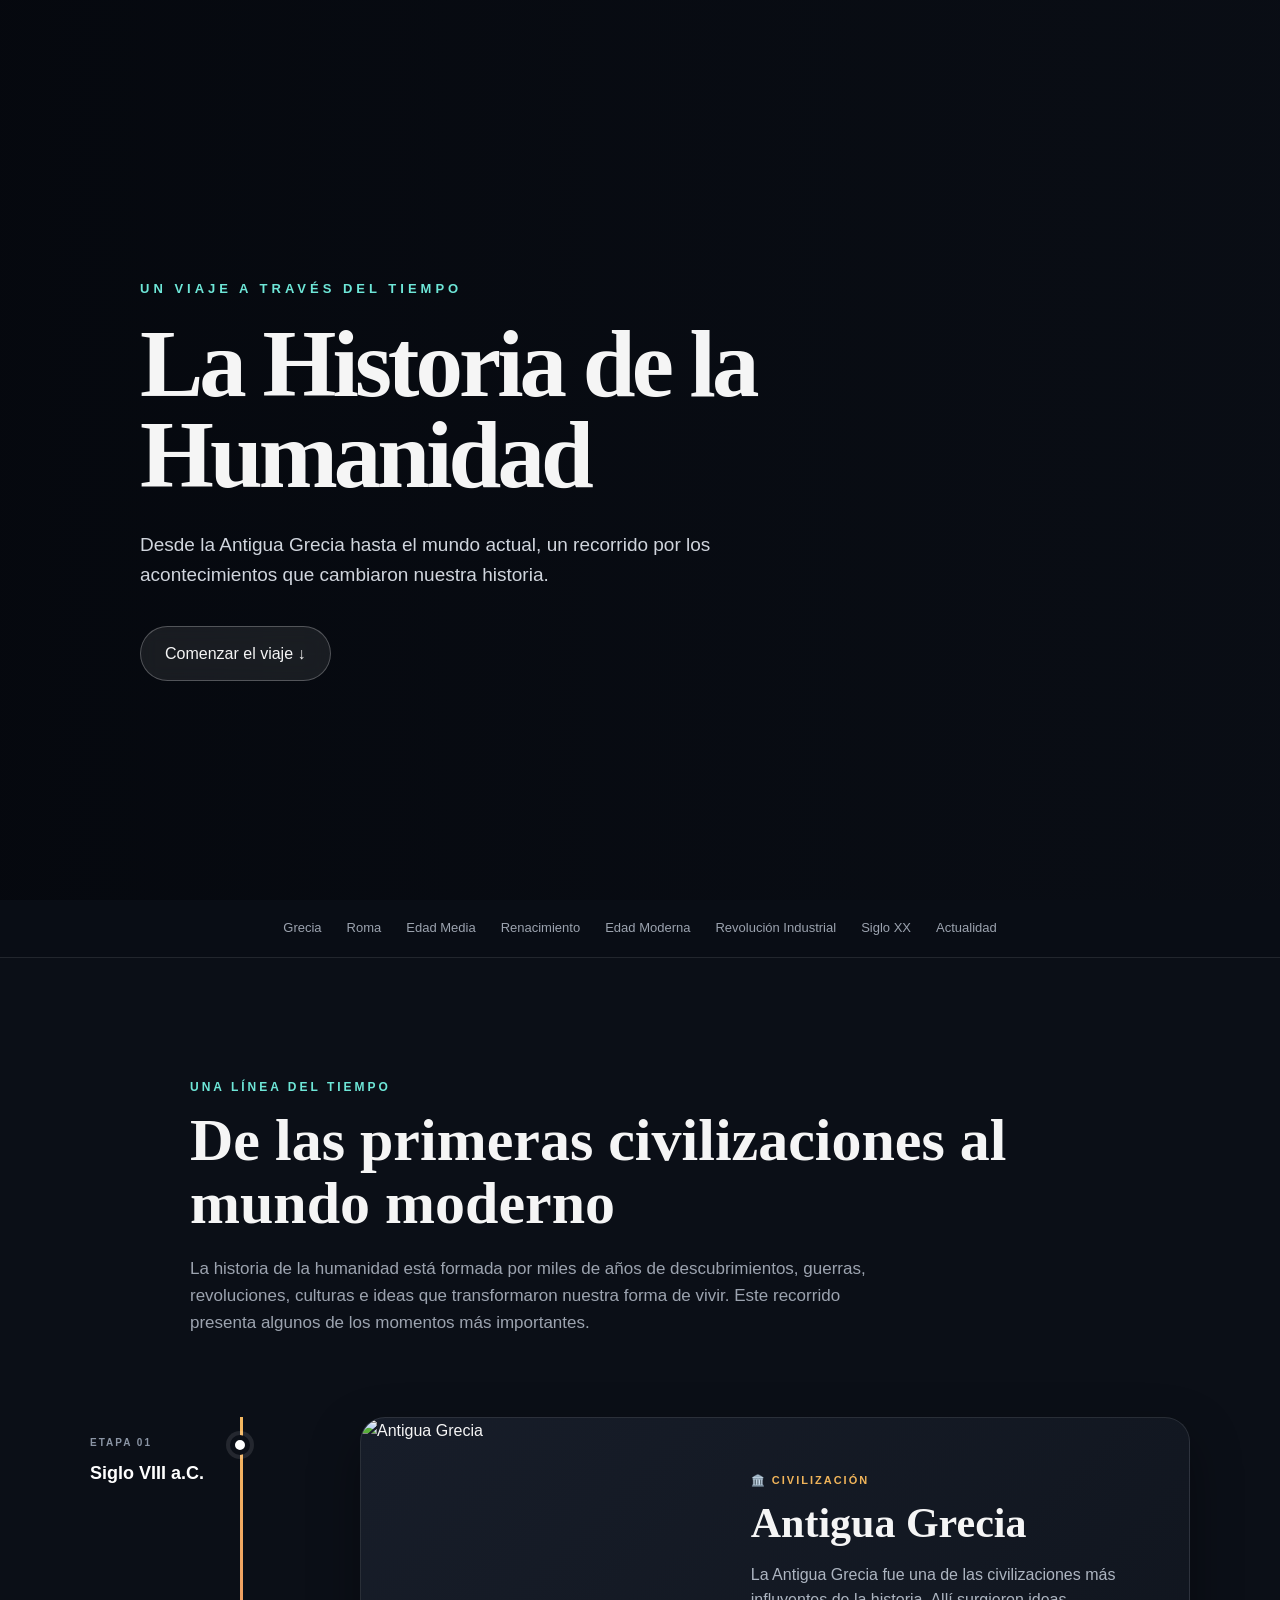
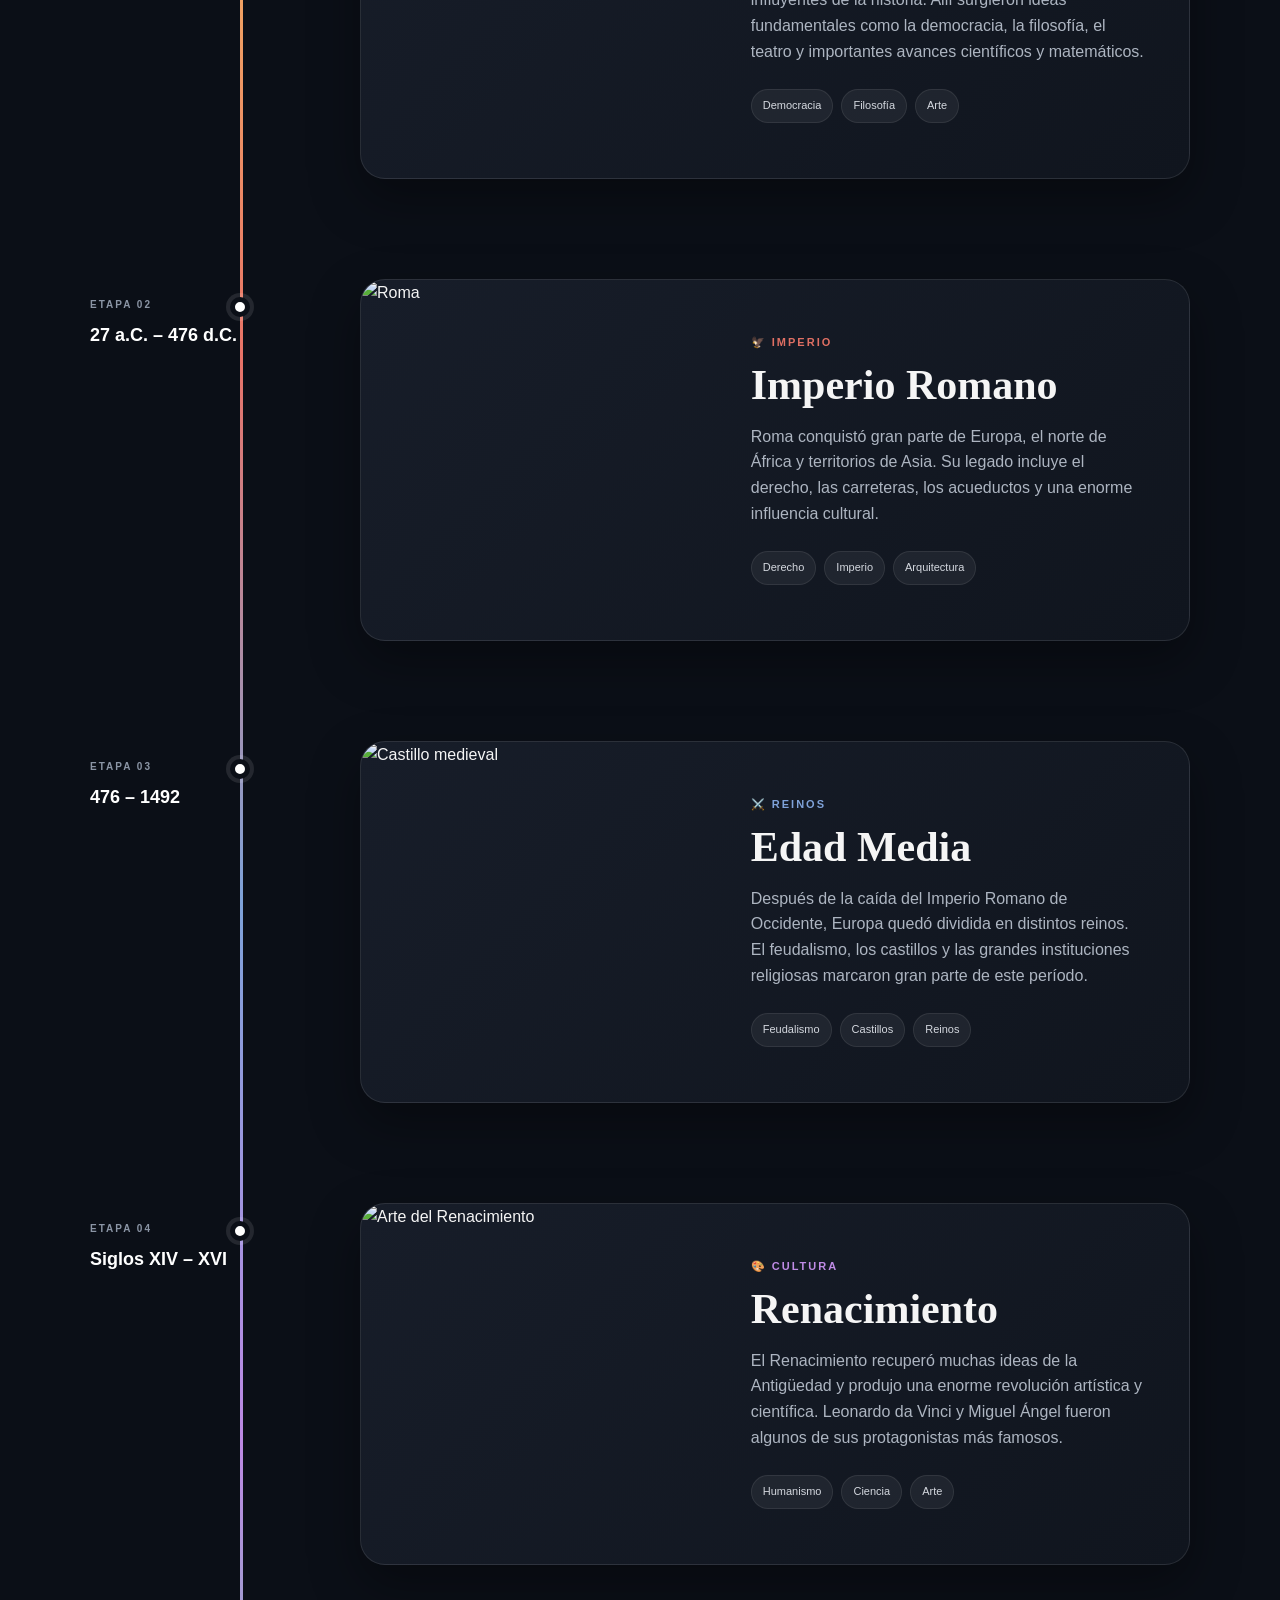
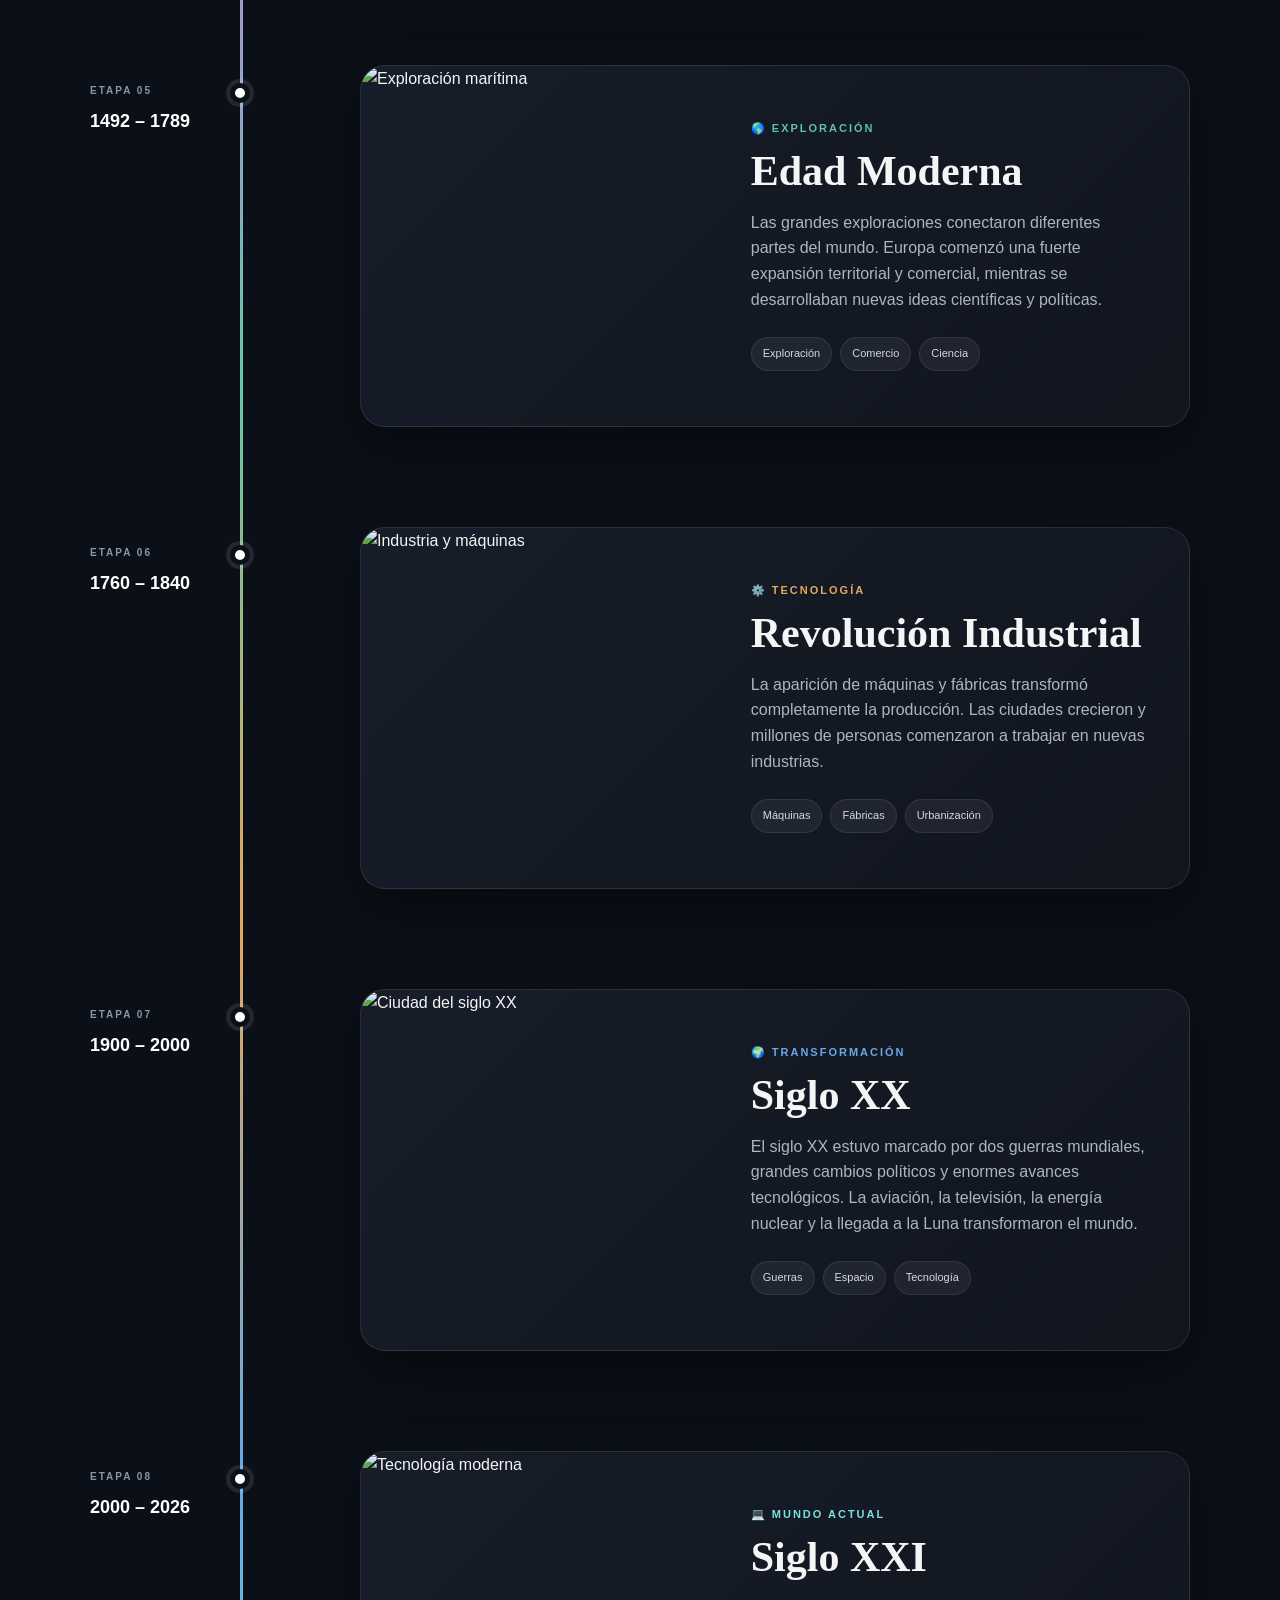
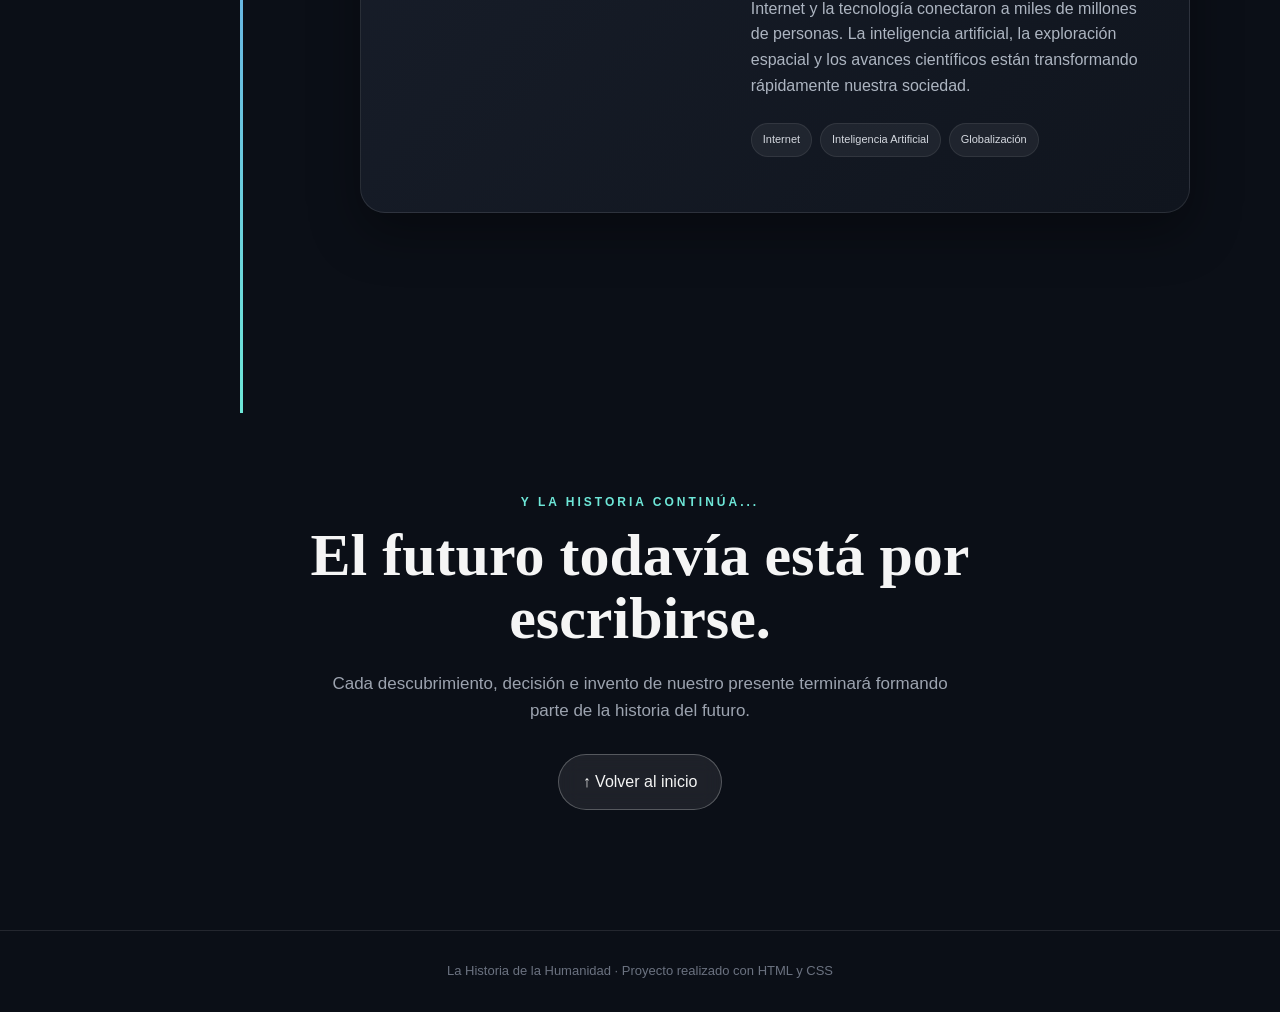
==== index.html @ b18b1cf3 "saque los archivos de la carpeta" ====
<!DOCTYPE html>
<html lang="es">

<head>
    <meta charset="UTF-8">
    <meta name="viewport" content="width=device-width, initial-scale=1.0">
    <title>La Historia de la Humanidad</title>
    <link rel="stylesheet" href="style.css">
</head>

<body>

    <!-- ENCABEZADO -->
    <header id="inicio">
        <div class="hero">
            <div class="overlay"></div>

            <div class="hero-content">
                <p class="subtitulo">UN VIAJE A TRAVÉS DEL TIEMPO</p>

                <h1>La Historia de la Humanidad</h1>

                <p>
                    Desde la Antigua Grecia hasta el mundo actual,
                    un recorrido por los acontecimientos que cambiaron nuestra historia.
                </p>

                <a href="#historia" class="boton">Comenzar el viaje ↓</a>
            </div>
        </div>
    </header>


    <!-- NAVEGACIÓN -->
    <nav>
        <a href="#grecia">Grecia</a>
        <a href="#roma">Roma</a>
        <a href="#media">Edad Media</a>
        <a href="#renacimiento">Renacimiento</a>
        <a href="#moderna">Edad Moderna</a>
        <a href="#industrial">Revolución Industrial</a>
        <a href="#siglo20">Siglo XX</a>
        <a href="#actualidad">Actualidad</a>
    </nav>


    <!-- INTRODUCCIÓN -->
    <section class="introduccion" id="historia">

        <p class="seccion-pequena">UNA LÍNEA DEL TIEMPO</p>

        <h2>De las primeras civilizaciones al mundo moderno</h2>

        <p>
            La historia de la humanidad está formada por miles de años de descubrimientos,
            guerras, revoluciones, culturas e ideas que transformaron nuestra forma de vivir.
            Este recorrido presenta algunos de los momentos más importantes.
        </p>

    </section>


    <!-- LÍNEA DEL TIEMPO -->
    <main class="timeline">


        <!-- GRECIA -->
        <section class="periodo" id="grecia">

            <div class="fecha">
                <span>ETAPA 01</span>
                Siglo VIII a.C.
            </div>

            <div class="punto"></div>

            <div class="tarjeta">

                <img
                    src="https://images.unsplash.com/photo-1603565816030-6b389eeb23cb?auto=format&fit=crop&w=1000&q=80"
                    alt="Antigua Grecia">

                <div class="contenido">

                    <span class="categoria">🏛️ CIVILIZACIÓN</span>

                    <h3>Antigua Grecia</h3>

                    <p>
                        La Antigua Grecia fue una de las civilizaciones más influyentes
                        de la historia. Allí surgieron ideas fundamentales como la
                        democracia, la filosofía, el teatro y importantes avances
                        científicos y matemáticos.
                    </p>

                    <div class="etiquetas">
                        <span>Democracia</span>
                        <span>Filosofía</span>
                        <span>Arte</span>
                    </div>

                </div>
            </div>

        </section>


        <!-- ROMA -->
        <section class="periodo" id="roma">

            <div class="fecha">
                <span>ETAPA 02</span>
                27 a.C. – 476 d.C.
            </div>

            <div class="punto"></div>

            <div class="tarjeta">

                <img
                    src="https://images.unsplash.com/photo-1552832230-c0197dd311b5?auto=format&fit=crop&w=1000&q=80"
                    alt="Roma">

                <div class="contenido">

                    <span class="categoria">🦅 IMPERIO</span>

                    <h3>Imperio Romano</h3>

                    <p>
                        Roma conquistó gran parte de Europa, el norte de África
                        y territorios de Asia. Su legado incluye el derecho,
                        las carreteras, los acueductos y una enorme influencia
                        cultural.
                    </p>

                    <div class="etiquetas">
                        <span>Derecho</span>
                        <span>Imperio</span>
                        <span>Arquitectura</span>
                    </div>

                </div>
            </div>

        </section>


        <!-- EDAD MEDIA -->
        <section class="periodo" id="media">

            <div class="fecha">
                <span>ETAPA 03</span>
                476 – 1492
            </div>

            <div class="punto"></div>

            <div class="tarjeta">

                <img
                    src="https://images.unsplash.com/photo-1533154683836-84ea7a0bc310?auto=format&fit=crop&w=1000&q=80"
                    alt="Castillo medieval">

                <div class="contenido">

                    <span class="categoria">⚔️ REINOS</span>

                    <h3>Edad Media</h3>

                    <p>
                        Después de la caída del Imperio Romano de Occidente,
                        Europa quedó dividida en distintos reinos. El feudalismo,
                        los castillos y las grandes instituciones religiosas
                        marcaron gran parte de este período.
                    </p>

                    <div class="etiquetas">
                        <span>Feudalismo</span>
                        <span>Castillos</span>
                        <span>Reinos</span>
                    </div>

                </div>
            </div>

        </section>


        <!-- RENACIMIENTO -->
        <section class="periodo" id="renacimiento">

            <div class="fecha">
                <span>ETAPA 04</span>
                Siglos XIV – XVI
            </div>

            <div class="punto"></div>

            <div class="tarjeta">

                <img
                    src="https://images.unsplash.com/photo-1577083288073-40892c0860a4?auto=format&fit=crop&w=1000&q=80"
                    alt="Arte del Renacimiento">

                <div class="contenido">

                    <span class="categoria">🎨 CULTURA</span>

                    <h3>Renacimiento</h3>

                    <p>
                        El Renacimiento recuperó muchas ideas de la Antigüedad
                        y produjo una enorme revolución artística y científica.
                        Leonardo da Vinci y Miguel Ángel fueron algunos de sus
                        protagonistas más famosos.
                    </p>

                    <div class="etiquetas">
                        <span>Humanismo</span>
                        <span>Ciencia</span>
                        <span>Arte</span>
                    </div>

                </div>
            </div>

        </section>


        <!-- EDAD MODERNA -->
        <section class="periodo" id="moderna">

            <div class="fecha">
                <span>ETAPA 05</span>
                1492 – 1789
            </div>

            <div class="punto"></div>

            <div class="tarjeta">

                <img
                    src="https://images.unsplash.com/photo-1518709268805-4e9042af9f23?auto=format&fit=crop&w=1000&q=80"
                    alt="Exploración marítima">

                <div class="contenido">

                    <span class="categoria">🌎 EXPLORACIÓN</span>

                    <h3>Edad Moderna</h3>

                    <p>
                        Las grandes exploraciones conectaron diferentes partes
                        del mundo. Europa comenzó una fuerte expansión territorial
                        y comercial, mientras se desarrollaban nuevas ideas
                        científicas y políticas.
                    </p>

                    <div class="etiquetas">
                        <span>Exploración</span>
                        <span>Comercio</span>
                        <span>Ciencia</span>
                    </div>

                </div>
            </div>

        </section>


        <!-- REVOLUCIÓN INDUSTRIAL -->
        <section class="periodo" id="industrial">

            <div class="fecha">
                <span>ETAPA 06</span>
                1760 – 1840
            </div>

            <div class="punto"></div>

            <div class="tarjeta">

                <img
                    src="https://images.unsplash.com/photo-1581091226825-a6a2a5aee158?auto=format&fit=crop&w=1000&q=80"
                    alt="Industria y máquinas">

                <div class="contenido">

                    <span class="categoria">⚙️ TECNOLOGÍA</span>

                    <h3>Revolución Industrial</h3>

                    <p>
                        La aparición de máquinas y fábricas transformó completamente
                        la producción. Las ciudades crecieron y millones de personas
                        comenzaron a trabajar en nuevas industrias.
                    </p>

                    <div class="etiquetas">
                        <span>Máquinas</span>
                        <span>Fábricas</span>
                        <span>Urbanización</span>
                    </div>

                </div>
            </div>

        </section>


        <!-- SIGLO XX -->
        <section class="periodo" id="siglo20">

            <div class="fecha">
                <span>ETAPA 07</span>
                1900 – 2000
            </div>

            <div class="punto"></div>

            <div class="tarjeta">

                <img
                    src="https://images.unsplash.com/photo-1461360228754-6e81c478b882?auto=format&fit=crop&w=1000&q=80"
                    alt="Ciudad del siglo XX">

                <div class="contenido">

                    <span class="categoria">🌍 TRANSFORMACIÓN</span>

                    <h3>Siglo XX</h3>

                    <p>
                        El siglo XX estuvo marcado por dos guerras mundiales,
                        grandes cambios políticos y enormes avances tecnológicos.
                        La aviación, la televisión, la energía nuclear y la llegada
                        a la Luna transformaron el mundo.
                    </p>

                    <div class="etiquetas">
                        <span>Guerras</span>
                        <span>Espacio</span>
                        <span>Tecnología</span>
                    </div>

                </div>
            </div>

        </section>


        <!-- ACTUALIDAD -->
        <section class="periodo" id="actualidad">

            <div class="fecha">
                <span>ETAPA 08</span>
                2000 – 2026
            </div>

            <div class="punto"></div>

            <div class="tarjeta">

                <img
                    src="https://images.unsplash.com/photo-1518770660439-4636190af475?auto=format&fit=crop&w=1000&q=80"
                    alt="Tecnología moderna">

                <div class="contenido">

                    <span class="categoria">💻 MUNDO ACTUAL</span>

                    <h3>Siglo XXI</h3>

                    <p>
                        Internet y la tecnología conectaron a miles de millones
                        de personas. La inteligencia artificial, la exploración
                        espacial y los avances científicos están transformando
                        rápidamente nuestra sociedad.
                    </p>

                    <div class="etiquetas">
                        <span>Internet</span>
                        <span>Inteligencia Artificial</span>
                        <span>Globalización</span>
                    </div>

                </div>
            </div>

        </section>

    </main>


    <!-- SECCIÓN FINAL -->
    <section class="final">

        <p class="seccion-pequena">Y LA HISTORIA CONTINÚA...</p>

        <h2>El futuro todavía está por escribirse.</h2>

        <p>
            Cada descubrimiento, decisión e invento de nuestro presente
            terminará formando parte de la historia del futuro.
        </p>

        <a href="#inicio" class="boton">↑ Volver al inicio</a>

    </section>


    <!-- PIE DE PÁGINA -->
    <footer>
        <p>La Historia de la Humanidad · Proyecto realizado con HTML y CSS</p>
    </footer>

</body>

</html>
---- style.css ----
/* -----------------------------------
   CONFIGURACIÓN GENERAL
----------------------------------- */

* {
    margin: 0;
    padding: 0;
    box-sizing: border-box;
}

html {
    scroll-behavior: smooth;
}

body {
    font-family: Arial, Helvetica, sans-serif;
    background: #0b0f17;
    color: #f5f5f5;
    line-height: 1.6;
}

a {
    text-decoration: none;
    color: inherit;
}


/* -----------------------------------
   PORTADA
----------------------------------- */

.hero {
    height: 100vh;
    min-height: 650px;

    position: relative;

    display: flex;
    align-items: center;

    background-image: url("https://images.unsplash.com/photo-1599420186946-7b6fb4e297f0?auto=format&fit=crop&w=2000&q=85");

    background-size: cover;
    background-position: center;
}

.overlay {
    position: absolute;

    inset: 0;

    background:
        linear-gradient(
            90deg,
            rgba(5, 8, 14, 0.95),
            rgba(5, 8, 14, 0.55),
            rgba(5, 8, 14, 0.25)
        );
}

.hero-content {
    position: relative;

    width: 90%;
    max-width: 1000px;

    margin: auto;

    padding-top: 60px;
}

.subtitulo {
    color: #6ee7d8;

    font-size: 13px;

    font-weight: bold;

    letter-spacing: 4px;

    margin-bottom: 20px;
}

.hero h1 {
    max-width: 850px;

    font-family: Georgia, serif;

    font-size: clamp(50px, 8vw, 95px);

    line-height: 0.95;

    margin-bottom: 30px;

    letter-spacing: -4px;
}

.hero-content > p:not(.subtitulo) {
    max-width: 600px;

    color: #d0d5dd;

    font-size: 19px;

    margin-bottom: 35px;
}


/* -----------------------------------
   BOTONES
----------------------------------- */

.boton {
    display: inline-block;

    padding: 14px 24px;

    border-radius: 30px;

    border: 1px solid rgba(255, 255, 255, 0.25);

    background: rgba(255, 255, 255, 0.08);

    backdrop-filter: blur(10px);

    transition: 0.3s;
}

.boton:hover {
    background: #ffffff;

    color: #111827;

    transform: translateY(-3px);

    box-shadow: 0 10px 30px rgba(0, 0, 0, 0.3);
}


/* -----------------------------------
   NAVEGACIÓN
----------------------------------- */

nav {
    position: sticky;

    top: 0;

    z-index: 100;

    display: flex;

    justify-content: center;

    gap: 25px;

    padding: 18px 20px;

    background: rgba(10, 14, 22, 0.88);

    backdrop-filter: blur(14px);

    border-bottom: 1px solid rgba(255, 255, 255, 0.1);

    overflow-x: auto;
}

nav a {
    color: #9ca3af;

    font-size: 13px;

    white-space: nowrap;

    transition: 0.3s;
}

nav a:hover {
    color: #ffffff;
}


/* -----------------------------------
   INTRODUCCIÓN
----------------------------------- */

.introduccion {
    width: 85%;

    max-width: 900px;

    margin: auto;

    padding: 120px 0 80px;
}

.seccion-pequena {
    color: #6ee7d8;

    font-size: 12px;

    font-weight: bold;

    letter-spacing: 3px;

    margin-bottom: 12px;
}

.introduccion h2,
.final h2 {
    font-family: Georgia, serif;

    font-size: clamp(35px, 5vw, 60px);

    line-height: 1.05;

    margin-bottom: 20px;
}

.introduccion > p:last-child {
    max-width: 700px;

    color: #9ca3af;

    font-size: 17px;
}


/* -----------------------------------
   LÍNEA DEL TIEMPO
----------------------------------- */

.timeline {
    width: 90%;

    max-width: 1100px;

    margin: auto;

    position: relative;

    padding-bottom: 100px;
}


/* Línea vertical */

.timeline::before {
    content: "";

    position: absolute;

    left: 150px;

    top: 0;

    bottom: 0;

    width: 3px;

    background: linear-gradient(
        to bottom,
        #f4b860,
        #e87368,
        #7ea2d9,
        #bd89e3,
        #65c5a8,
        #e3a75d,
        #66a8e5,
        #6ee7d8
    );
}


/* -----------------------------------
   CADA PERÍODO
----------------------------------- */

.periodo {
    position: relative;

    display: grid;

    grid-template-columns: 220px 1fr;

    gap: 50px;

    margin-bottom: 100px;
}


/* Fecha */

.fecha {
    font-weight: bold;

    font-size: 18px;

    padding-top: 18px;

    color: #ffffff;
}

.fecha span {
    display: block;

    color: #8b95a5;

    font-size: 10px;

    letter-spacing: 2px;

    margin-bottom: 8px;
}


/* Punto */

.punto {
    position: absolute;

    left: 150px;

    top: 18px;

    transform: translateX(-50%);

    width: 20px;

    height: 20px;

    border-radius: 50%;

    background: #ffffff;

    border: 5px solid #0b0f17;

    box-shadow: 0 0 0 4px rgba(255, 255, 255, 0.1);

    z-index: 2;
}


/* -----------------------------------
   TARJETAS
----------------------------------- */

.tarjeta {
    display: grid;

    grid-template-columns: 42% 58%;

    min-height: 360px;

    overflow: hidden;

    border-radius: 25px;

    background: linear-gradient(
        135deg,
        #171d29,
        #10151e
    );

    border: 1px solid rgba(255, 255, 255, 0.1);

    box-shadow:
        0 20px 50px rgba(0, 0, 0, 0.35);

    transition: 0.4s;
}

.tarjeta:hover {
    transform: translateY(-8px);

    border-color: rgba(255, 255, 255, 0.22);

    box-shadow:
        0 30px 70px rgba(0, 0, 0, 0.5);
}


/* -----------------------------------
   IMÁGENES
----------------------------------- */

.tarjeta img {
    width: 100%;

    height: 100%;

    min-height: 360px;

    object-fit: cover;

    transition: 0.6s;
}

.tarjeta:hover img {
    transform: scale(1.06);
}


/* -----------------------------------
   CONTENIDO DE TARJETA
----------------------------------- */

.contenido {
    padding: 42px;

    display: flex;

    flex-direction: column;

    justify-content: center;
}

.categoria {
    font-size: 11px;

    font-weight: bold;

    letter-spacing: 2px;

    color: #6ee7d8;

    margin-bottom: 12px;
}

.contenido h3 {
    font-family: Georgia, serif;

    font-size: 42px;

    line-height: 1;

    margin-bottom: 18px;
}

.contenido p {
    color: #adb5c1;

    font-size: 16px;
}


/* -----------------------------------
   ETIQUETAS
----------------------------------- */

.etiquetas {
    display: flex;

    flex-wrap: wrap;

    gap: 8px;

    margin-top: 25px;
}

.etiquetas span {
    padding: 7px 11px;

    border-radius: 20px;

    background: rgba(255, 255, 255, 0.06);

    border: 1px solid rgba(255, 255, 255, 0.08);

    color: #d4d8df;

    font-size: 11px;
}


/* -----------------------------------
   COLORES DE LAS ETAPAS
----------------------------------- */

#grecia .categoria {
    color: #f0b45a;
}

#roma .categoria {
    color: #df6f63;
}

#media .categoria {
    color: #7fa2d9;
}

#renacimiento .categoria {
    color: #bf8be5;
}

#moderna .categoria {
    color: #5ec2a6;
}

#industrial .categoria {
    color: #e5a75d;
}

#siglo20 .categoria {
    color: #68a8e8;
}

#actualidad .categoria {
    color: #7be0dd;
}


/* -----------------------------------
   SECCIÓN FINAL
----------------------------------- */

.final {
    width: 85%;

    max-width: 900px;

    margin: auto;

    padding: 80px 0 120px;

    text-align: center;
}

.final > p:not(.seccion-pequena) {
    max-width: 650px;

    margin: auto;

    color: #9ca3af;

    font-size: 17px;
}

.final .boton {
    margin-top: 30px;
}


/* -----------------------------------
   FOOTER
----------------------------------- */

footer {
    padding: 30px;

    text-align: center;

    color: #6b7280;

    border-top: 1px solid rgba(255, 255, 255, 0.1);

    font-size: 13px;
}


/* -----------------------------------
   RESPONSIVE
----------------------------------- */

@media (max-width: 900px) {

    .timeline::before {
        left: 15px;
    }

    .periodo {
        display: block;

        padding-left: 45px;
    }

    .fecha {
        margin-bottom: 15px;
    }

    .punto {
        left: 15px;
    }

    .tarjeta {
        grid-template-columns: 1fr;
    }

    .tarjeta img {
        min-height: 250px;

        height: 250px;
    }

    .contenido {
        padding: 30px;
    }

    .contenido h3 {
        font-size: 35px;
    }
}


@media (max-width: 600px) {

    .hero h1 {
        letter-spacing: -2px;
    }

    nav {
        justify-content: flex-start;
    }

    .introduccion {
        padding-top: 80px;
    }

    .periodo {
        margin-bottom: 70px;
    }

    .contenido h3 {
        font-size: 30px;
    }

    .contenido p {
        font-size: 15px;
    }
}
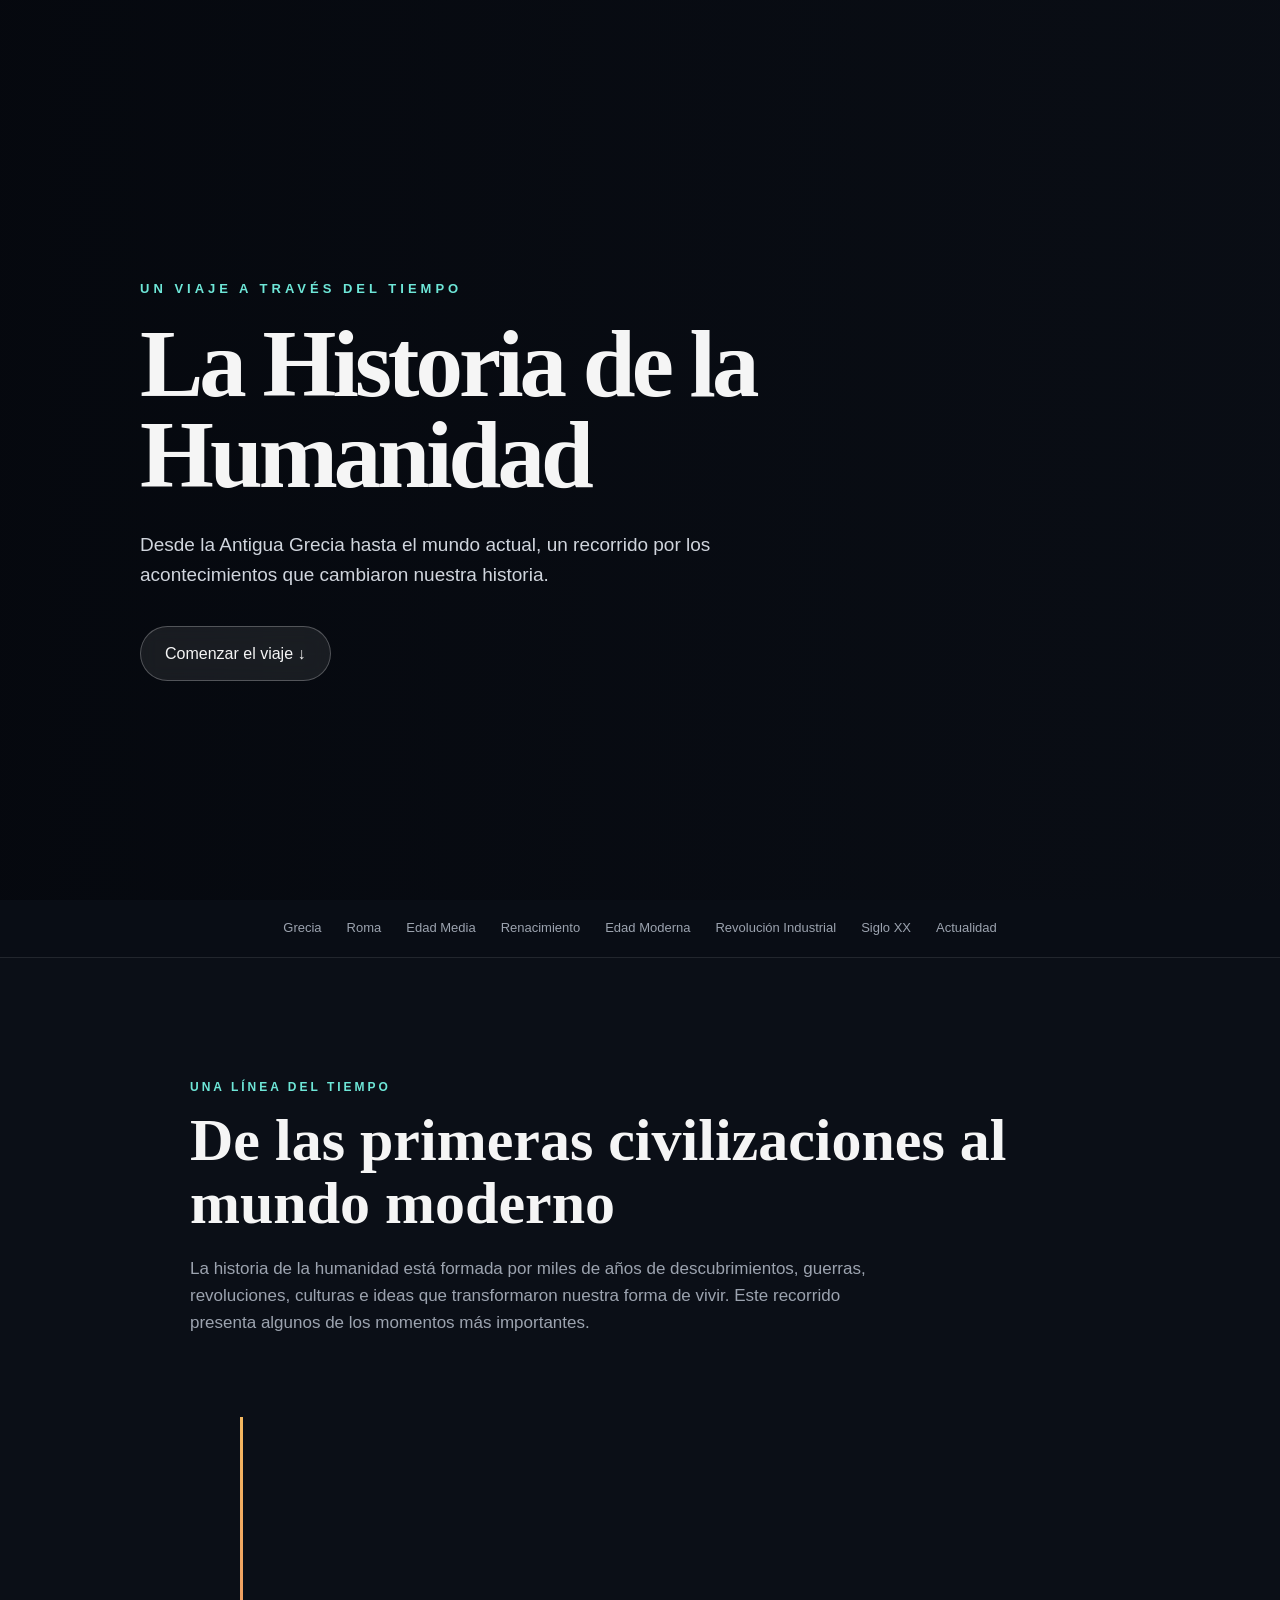
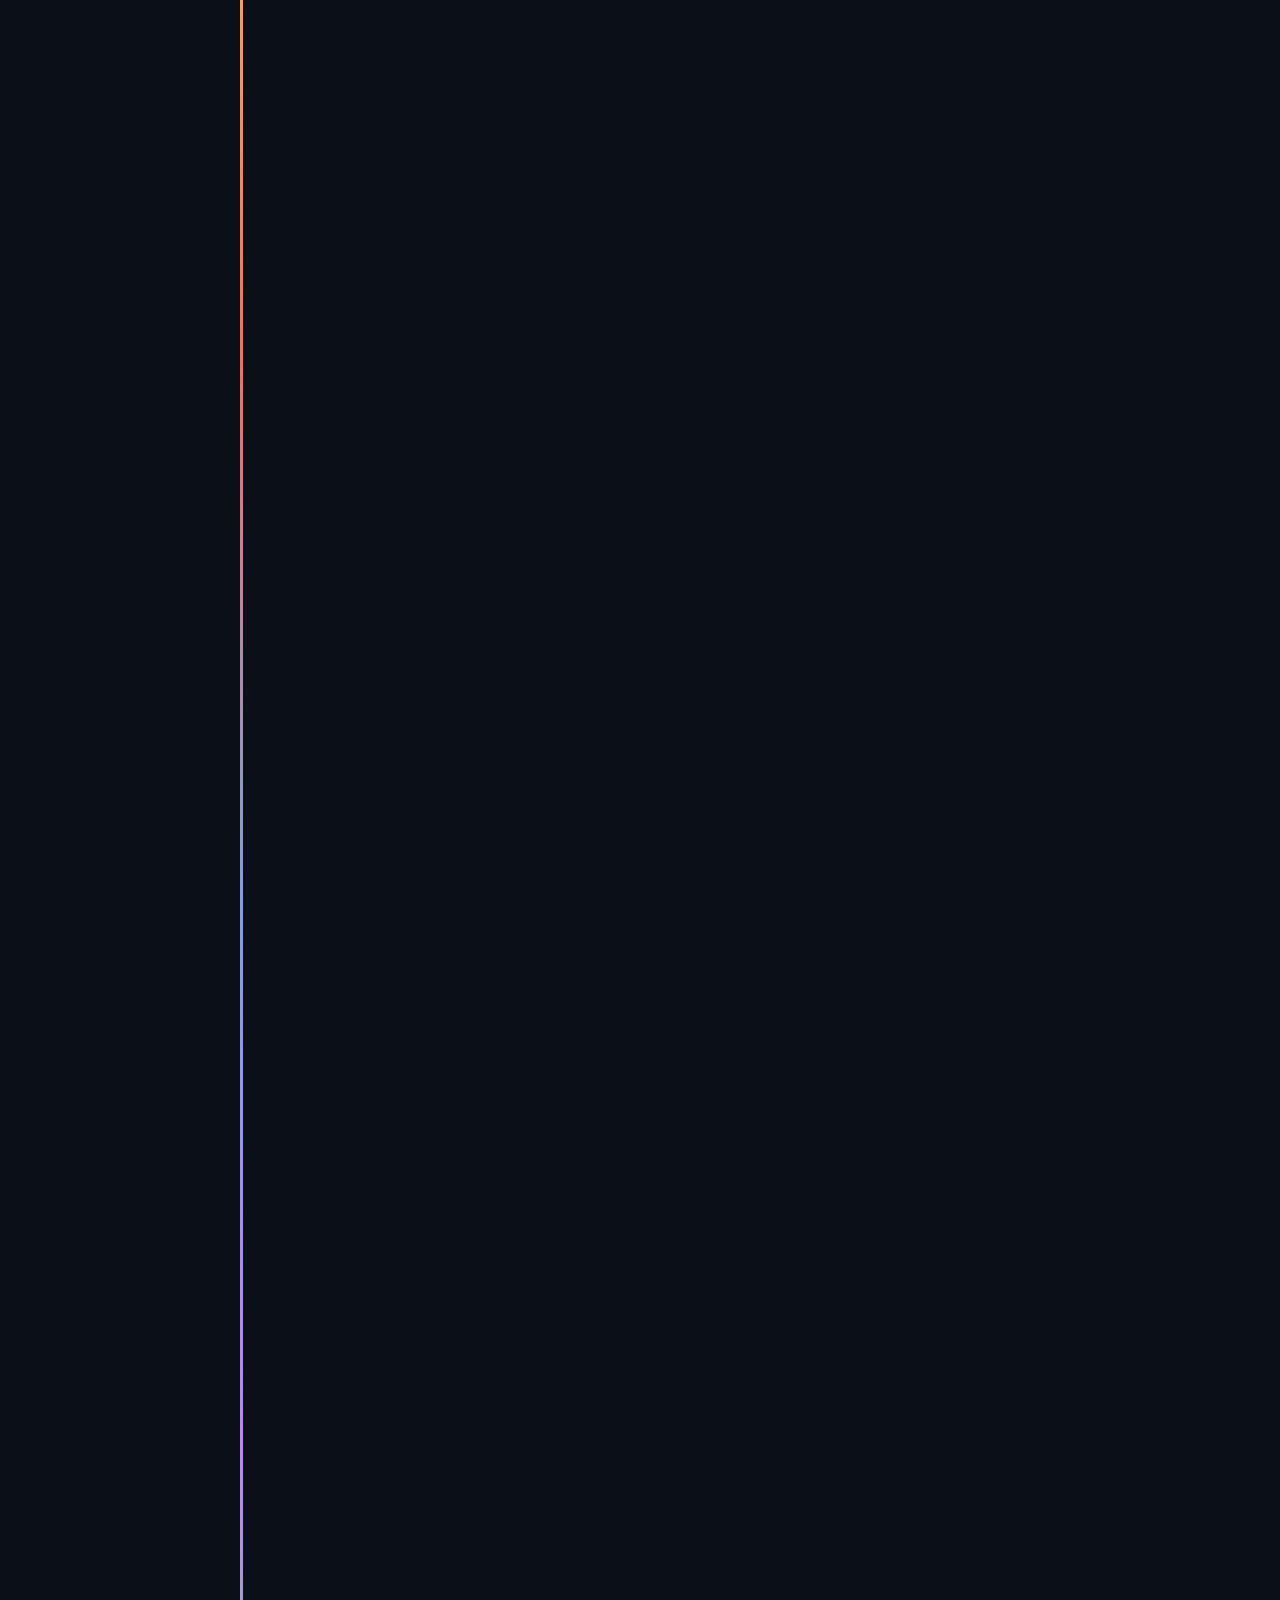
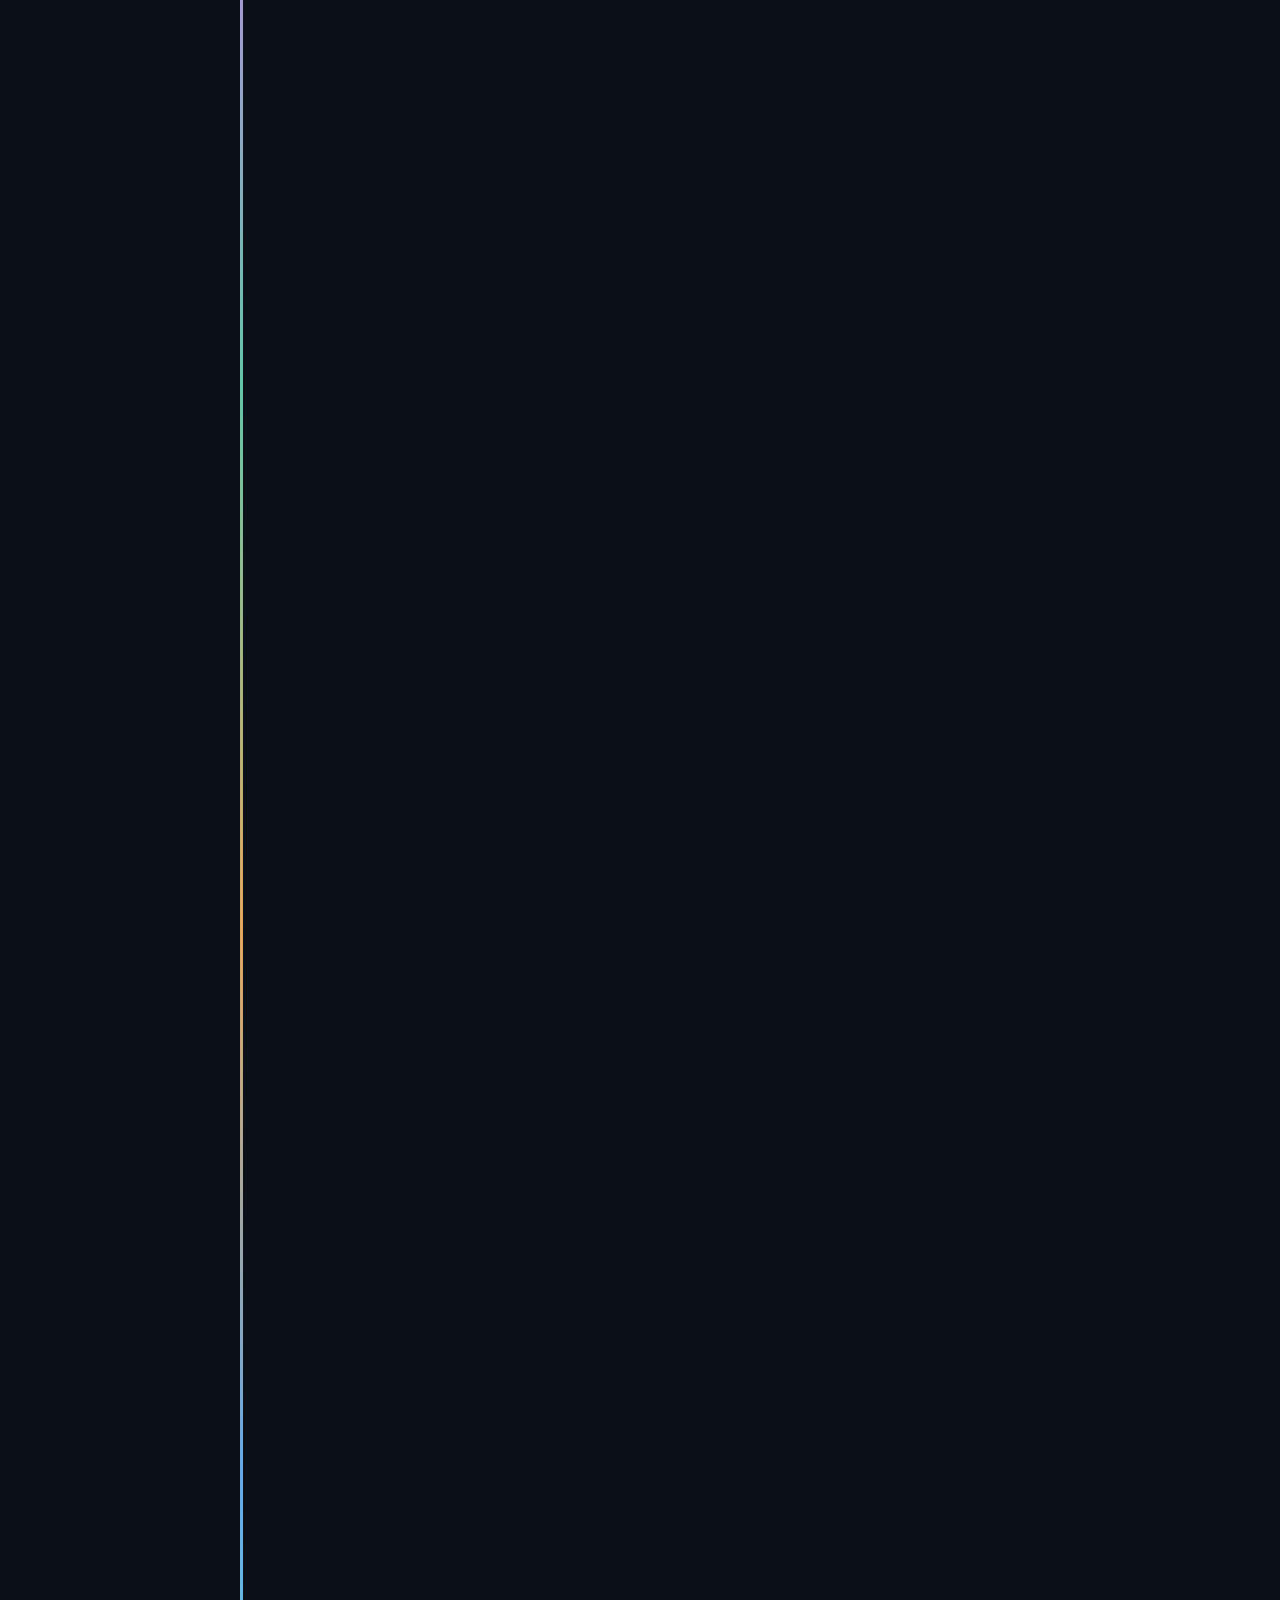
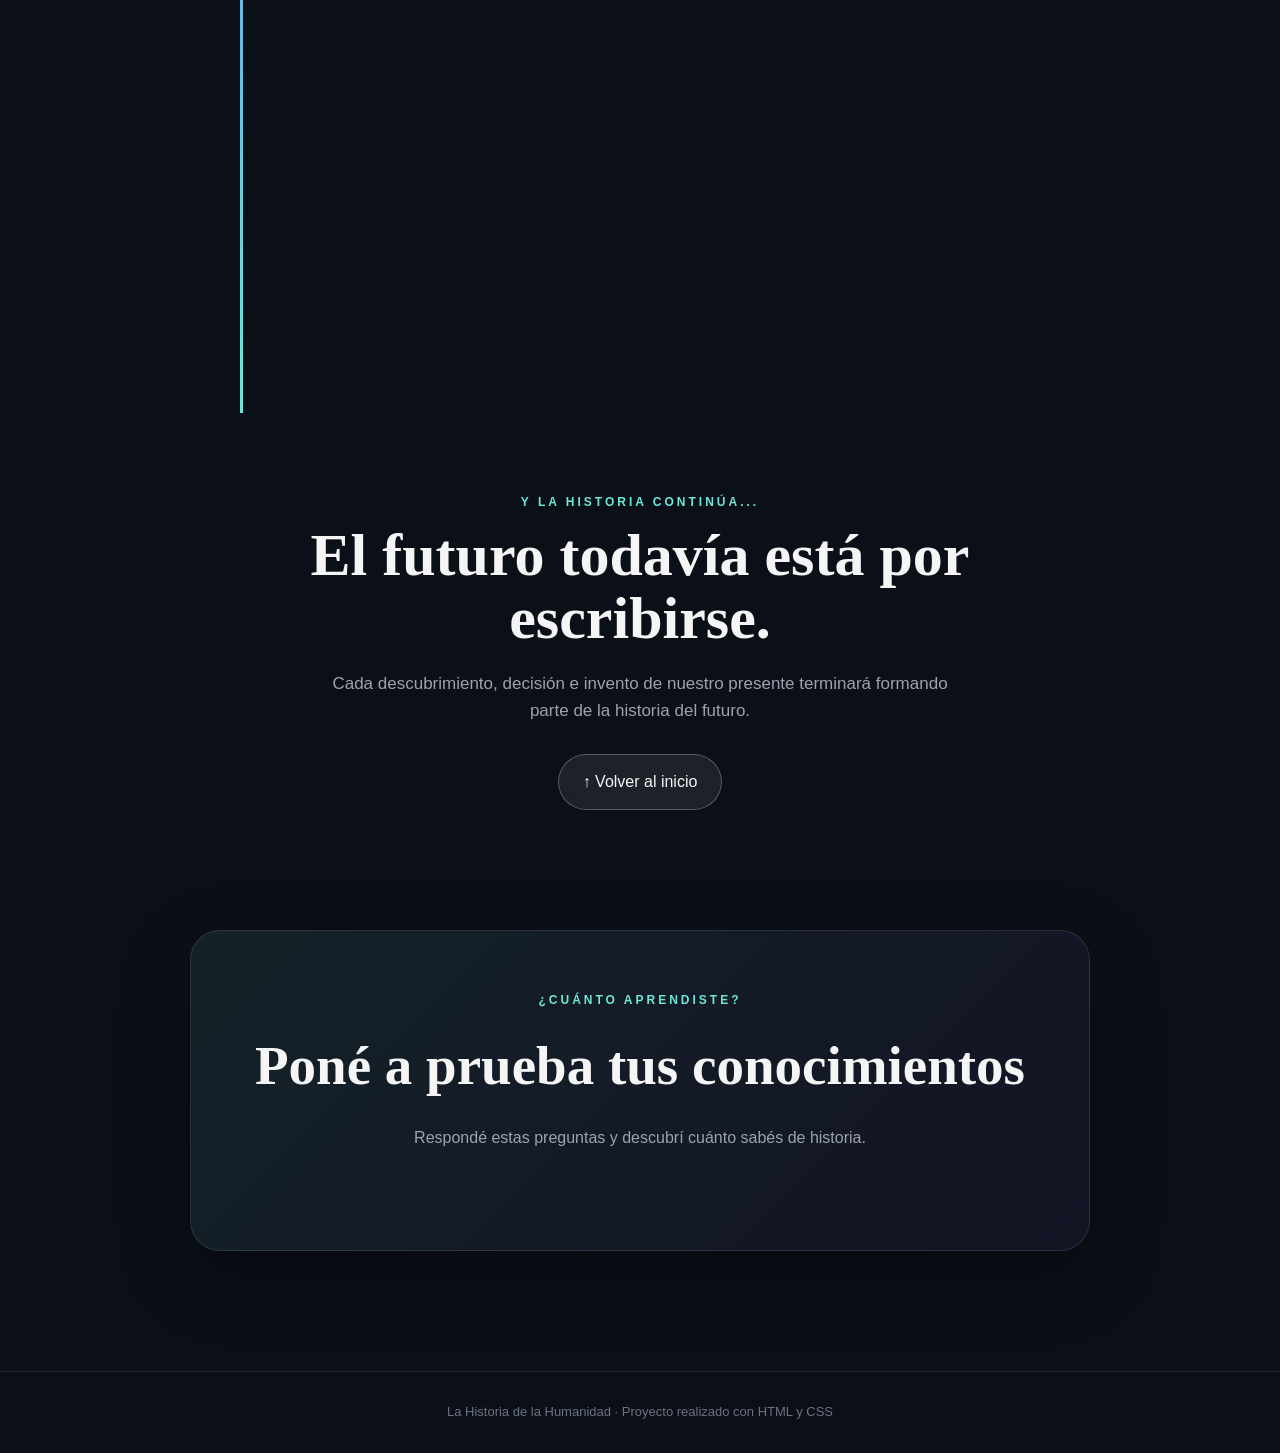
==== commit 766f51b1: "arreglo html" ====
--- a/index.html
+++ b/index.html
@@ -77,7 +77,7 @@
             <div class="tarjeta">
 
                 <img
-                    src="https://images.unsplash.com/photo-1603565816030-6b389eeb23cb?auto=format&fit=crop&w=1000&q=80"
+                 src="https://images.unsplash.com/photo-1603565816030-6b389eeb23cb?auto=format&fit=crop&w=1000&q=80"
                     alt="Antigua Grecia">
 
                 <div class="contenido">
@@ -118,7 +118,7 @@
             <div class="tarjeta">
 
                 <img
-                    src="https://images.unsplash.com/photo-1552832230-c0197dd311b5?auto=format&fit=crop&w=1000&q=80"
+                 src="https://images.unsplash.com/photo-1552832230-c0197dd311b5?auto=format&fit=crop&w=1000&q=80"
                     alt="Roma">
 
                 <div class="contenido">
@@ -159,7 +159,7 @@
             <div class="tarjeta">
 
                 <img
-                    src="https://images.unsplash.com/photo-1533154683836-84ea7a0bc310?auto=format&fit=crop&w=1000&q=80"
+                 src="https://images.unsplash.com/photo-1533154683836-84ea7a0bc310?auto=format&fit=crop&w=1000&q=80"
                     alt="Castillo medieval">
 
                 <div class="contenido">
@@ -200,7 +200,7 @@
             <div class="tarjeta">
 
                 <img
-                    src="https://images.unsplash.com/photo-1577083288073-40892c0860a4?auto=format&fit=crop&w=1000&q=80"
+                 src="https://images.unsplash.com/photo-1577083288073-40892c0860a4?auto=format&fit=crop&w=1000&q=80"
                     alt="Arte del Renacimiento">
 
                 <div class="contenido">
@@ -241,7 +241,7 @@
             <div class="tarjeta">
 
                 <img
-                    src="https://images.unsplash.com/photo-1518709268805-4e9042af9f23?auto=format&fit=crop&w=1000&q=80"
+                 src="https://images.unsplash.com/photo-1518709268805-4e9042af9f23?auto=format&fit=crop&w=1000&q=80"
                     alt="Exploración marítima">
 
                 <div class="contenido">
@@ -282,7 +282,7 @@
             <div class="tarjeta">
 
                 <img
-                    src="https://images.unsplash.com/photo-1581091226825-a6a2a5aee158?auto=format&fit=crop&w=1000&q=80"
+                 src="https://images.unsplash.com/photo-1581091226825-a6a2a5aee158?auto=format&fit=crop&w=1000&q=80"
                     alt="Industria y máquinas">
 
                 <div class="contenido">
@@ -322,9 +322,9 @@
             <div class="tarjeta">
 
                 <img
-                    src="https://images.unsplash.com/photo-1461360228754-6e81c478b882?auto=format&fit=crop&w=1000&q=80"
+                 src="https://images.unsplash.com/photo-1461360228754-6e81c478b882?auto=format&fit=crop&w=1000&q=80"
                     alt="Ciudad del siglo XX">
-
+                    
                 <div class="contenido">
 
                     <span class="categoria">🌍 TRANSFORMACIÓN</span>
@@ -363,7 +363,7 @@
             <div class="tarjeta">
 
                 <img
-                    src="https://images.unsplash.com/photo-1518770660439-4636190af475?auto=format&fit=crop&w=1000&q=80"
+                 src="https://images.unsplash.com/photo-1518770660439-4636190af475?auto=format&fit=crop&w=1000&q=80"
                     alt="Tecnología moderna">
 
                 <div class="contenido">
@@ -409,12 +409,33 @@
 
     </section>
 
+    <!-- QUIZ -->
+
+<section class="quiz-section">
+
+    <p class="seccion-pequena">¿CUÁNTO APRENDISTE?</p>
+
+    <h2>Poné a prueba tus conocimientos</h2>
+
+    <p class="descripcion-quiz">
+        Respondé estas preguntas y descubrí cuánto sabés de historia.
+    </p>
+
+    <div id="quiz">
+
+        <!-- JavaScript coloca las preguntas acá -->
+
+    </div>
+
+</section>
 
     <!-- PIE DE PÁGINA -->
     <footer>
         <p>La Historia de la Humanidad · Proyecto realizado con HTML y CSS</p>
     </footer>
 
+    <script src="script.js"></script>
+
 </body>
 
 </html>
--- a/style.css
+++ b/style.css
@@ -627,4 +627,435 @@
     .contenido p {
         font-size: 15px;
     }
+}
+
+/* ==========================================
+   BOTÓN DE MODO OSCURO / CLARO
+========================================== */
+
+#botonTema {
+    position: fixed;
+
+    right: 25px;
+    bottom: 25px;
+
+    width: 52px;
+    height: 52px;
+
+    border: none;
+
+    border-radius: 50%;
+
+    background: #ffffff;
+
+    font-size: 20px;
+
+    cursor: pointer;
+
+    z-index: 999;
+
+    box-shadow:
+        0 10px 30px rgba(0, 0, 0, 0.35);
+
+    transition: 0.3s;
+}
+
+#botonTema:hover {
+    transform: scale(1.08);
+}
+
+
+/* ==========================================
+   MODO CLARO
+========================================== */
+
+body.modo-claro {
+    background: #f2f4f7;
+
+    color: #172033;
+}
+
+body.modo-claro nav {
+    background: rgba(255, 255, 255, 0.88);
+
+    border-color: rgba(0, 0, 0, 0.08);
+}
+
+body.modo-claro nav a {
+    color: #596273;
+}
+
+body.modo-claro nav a:hover {
+    color: #111827;
+}
+
+body.modo-claro .introduccion > p:last-child {
+    color: #606a78;
+}
+
+body.modo-claro .tarjeta {
+    background: #ffffff;
+
+    border-color: rgba(0, 0, 0, 0.08);
+
+    box-shadow:
+        0 20px 50px rgba(0, 0, 0, 0.08);
+}
+
+body.modo-claro .contenido p {
+    color: #606a78;
+}
+
+body.modo-claro .etiquetas span {
+    background: #f3f4f6;
+
+    border-color: #e5e7eb;
+
+    color: #4b5563;
+}
+
+body.modo-claro .punto {
+    border-color: #f2f4f7;
+}
+
+body.modo-claro #botonTema {
+    background: #111827;
+
+    color: white;
+}
+
+
+/* ==========================================
+   ANIMACIÓN DE LAS ETAPAS
+========================================== */
+
+.periodo {
+    opacity: 0;
+
+    transform: translateY(50px);
+
+    transition:
+        opacity 0.8s ease,
+        transform 0.8s ease;
+}
+
+.periodo.visible {
+    opacity: 1;
+
+    transform: translateY(0);
+}
+
+
+/* ==========================================
+   BOTÓN DESCUBRIR MÁS
+========================================== */
+
+.descubrir {
+    margin-top: 25px;
+
+    width: fit-content;
+
+    padding: 10px 15px;
+
+    border-radius: 20px;
+
+    border: 1px solid rgba(255, 255, 255, 0.15);
+
+    background: rgba(255, 255, 255, 0.06);
+
+    color: #ffffff;
+
+    cursor: pointer;
+
+    font-size: 13px;
+
+    transition: 0.3s;
+}
+
+.descubrir:hover {
+    background: rgba(255, 255, 255, 0.13);
+
+    transform: translateY(-2px);
+}
+
+
+/* ==========================================
+   INFORMACIÓN EXTRA
+========================================== */
+
+.informacion-extra {
+    max-height: 0;
+
+    overflow: hidden;
+
+    opacity: 0;
+
+    margin-top: 0;
+
+    color: #aeb6c4;
+
+    transition:
+        max-height 0.5s ease,
+        opacity 0.4s ease,
+        margin 0.5s ease;
+}
+
+.informacion-extra.mostrar {
+    max-height: 300px;
+
+    opacity: 1;
+
+    margin-top: 22px;
+}
+
+.informacion-extra strong {
+    color: #ffffff;
+}
+
+
+/* ==========================================
+   QUIZ
+========================================== */
+
+.quiz-section {
+    width: 85%;
+
+    max-width: 900px;
+
+    margin: 0 auto 120px;
+
+    padding: 60px;
+
+    text-align: center;
+
+    border-radius: 30px;
+
+    background:
+        linear-gradient(
+            135deg,
+            rgba(110, 231, 216, 0.09),
+            rgba(128, 90, 213, 0.07)
+        );
+
+    border: 1px solid rgba(255, 255, 255, 0.1);
+
+    box-shadow:
+        0 25px 70px rgba(0, 0, 0, 0.3);
+}
+
+.quiz-section h2 {
+    font-family: Georgia, serif;
+
+    font-size: clamp(35px, 5vw, 55px);
+
+    margin-bottom: 15px;
+}
+
+.descripcion-quiz {
+    color: #9ca3af;
+
+    margin-bottom: 40px;
+}
+
+#quiz h3 {
+    max-width: 700px;
+
+    margin: 20px auto 30px;
+
+    font-size: 25px;
+}
+
+.numero-pregunta {
+    color: #6ee7d8;
+
+    font-size: 12px;
+
+    font-weight: bold;
+
+    letter-spacing: 2px;
+}
+
+
+/* OPCIONES */
+
+.opciones {
+    display: grid;
+
+    grid-template-columns: 1fr 1fr;
+
+    gap: 12px;
+
+    max-width: 650px;
+
+    margin: auto;
+}
+
+.opcion {
+    padding: 15px;
+
+    border-radius: 12px;
+
+    border: 1px solid rgba(255, 255, 255, 0.12);
+
+    background: rgba(255, 255, 255, 0.05);
+
+    color: #ffffff;
+
+    cursor: pointer;
+
+    font-size: 15px;
+
+    transition: 0.25s;
+}
+
+.opcion:hover {
+    background: rgba(255, 255, 255, 0.12);
+
+    transform: translateY(-2px);
+}
+
+.opcion.correcta {
+    background: #1f9d70;
+
+    border-color: #2fcf94;
+}
+
+.opcion.incorrecta {
+    background: #b64040;
+
+    border-color: #e45b5b;
+}
+
+.opcion:disabled {
+    cursor: default;
+}
+
+
+/* RESULTADO */
+
+.resultado strong {
+    display: block;
+
+    margin: 25px 0;
+
+    font-family: Georgia, serif;
+
+    font-size: 75px;
+
+    color: #6ee7d8;
+}
+
+.resultado h3 {
+    margin-bottom: 25px;
+}
+
+.reiniciar {
+    padding: 12px 20px;
+
+    border: none;
+
+    border-radius: 25px;
+
+    background: #ffffff;
+
+    color: #111827;
+
+    cursor: pointer;
+
+    font-weight: bold;
+
+    transition: 0.3s;
+}
+
+.reiniciar:hover {
+    transform: translateY(-3px);
+
+    box-shadow:
+        0 10px 25px rgba(0, 0, 0, 0.25);
+}
+
+
+/* ==========================================
+   MODO CLARO - QUIZ
+========================================== */
+
+body.modo-claro .quiz-section {
+    background: #ffffff;
+
+    border-color: #e5e7eb;
+
+    box-shadow:
+        0 20px 50px rgba(0, 0, 0, 0.08);
+}
+
+body.modo-claro .descripcion-quiz {
+    color: #667085;
+}
+
+body.modo-claro .opcion {
+    background: #f8fafc;
+
+    border-color: #e5e7eb;
+
+    color: #1f2937;
+}
+
+body.modo-claro .opcion:hover {
+    background: #eef2f7;
+}
+
+body.modo-claro .opcion.correcta {
+    color: white;
+}
+
+body.modo-claro .opcion.incorrecta {
+    color: white;
+}
+
+body.modo-claro .descubrir {
+    color: #1f2937;
+
+    background: #f4f6f8;
+
+    border-color: #e5e7eb;
+}
+
+body.modo-claro .informacion-extra {
+    color: #667085;
+}
+
+body.modo-claro .informacion-extra strong {
+    color: #111827;
+}
+
+
+/* ==========================================
+   RESPONSIVE DEL QUIZ
+========================================== */
+
+@media (max-width: 650px) {
+
+    .quiz-section {
+        width: 90%;
+
+        padding: 35px 20px;
+    }
+
+    .opciones {
+        grid-template-columns: 1fr;
+    }
+
+    #quiz h3 {
+        font-size: 20px;
+    }
+
+    #botonTema {
+        width: 46px;
+
+        height: 46px;
+
+        right: 15px;
+
+        bottom: 15px;
+    }
 }
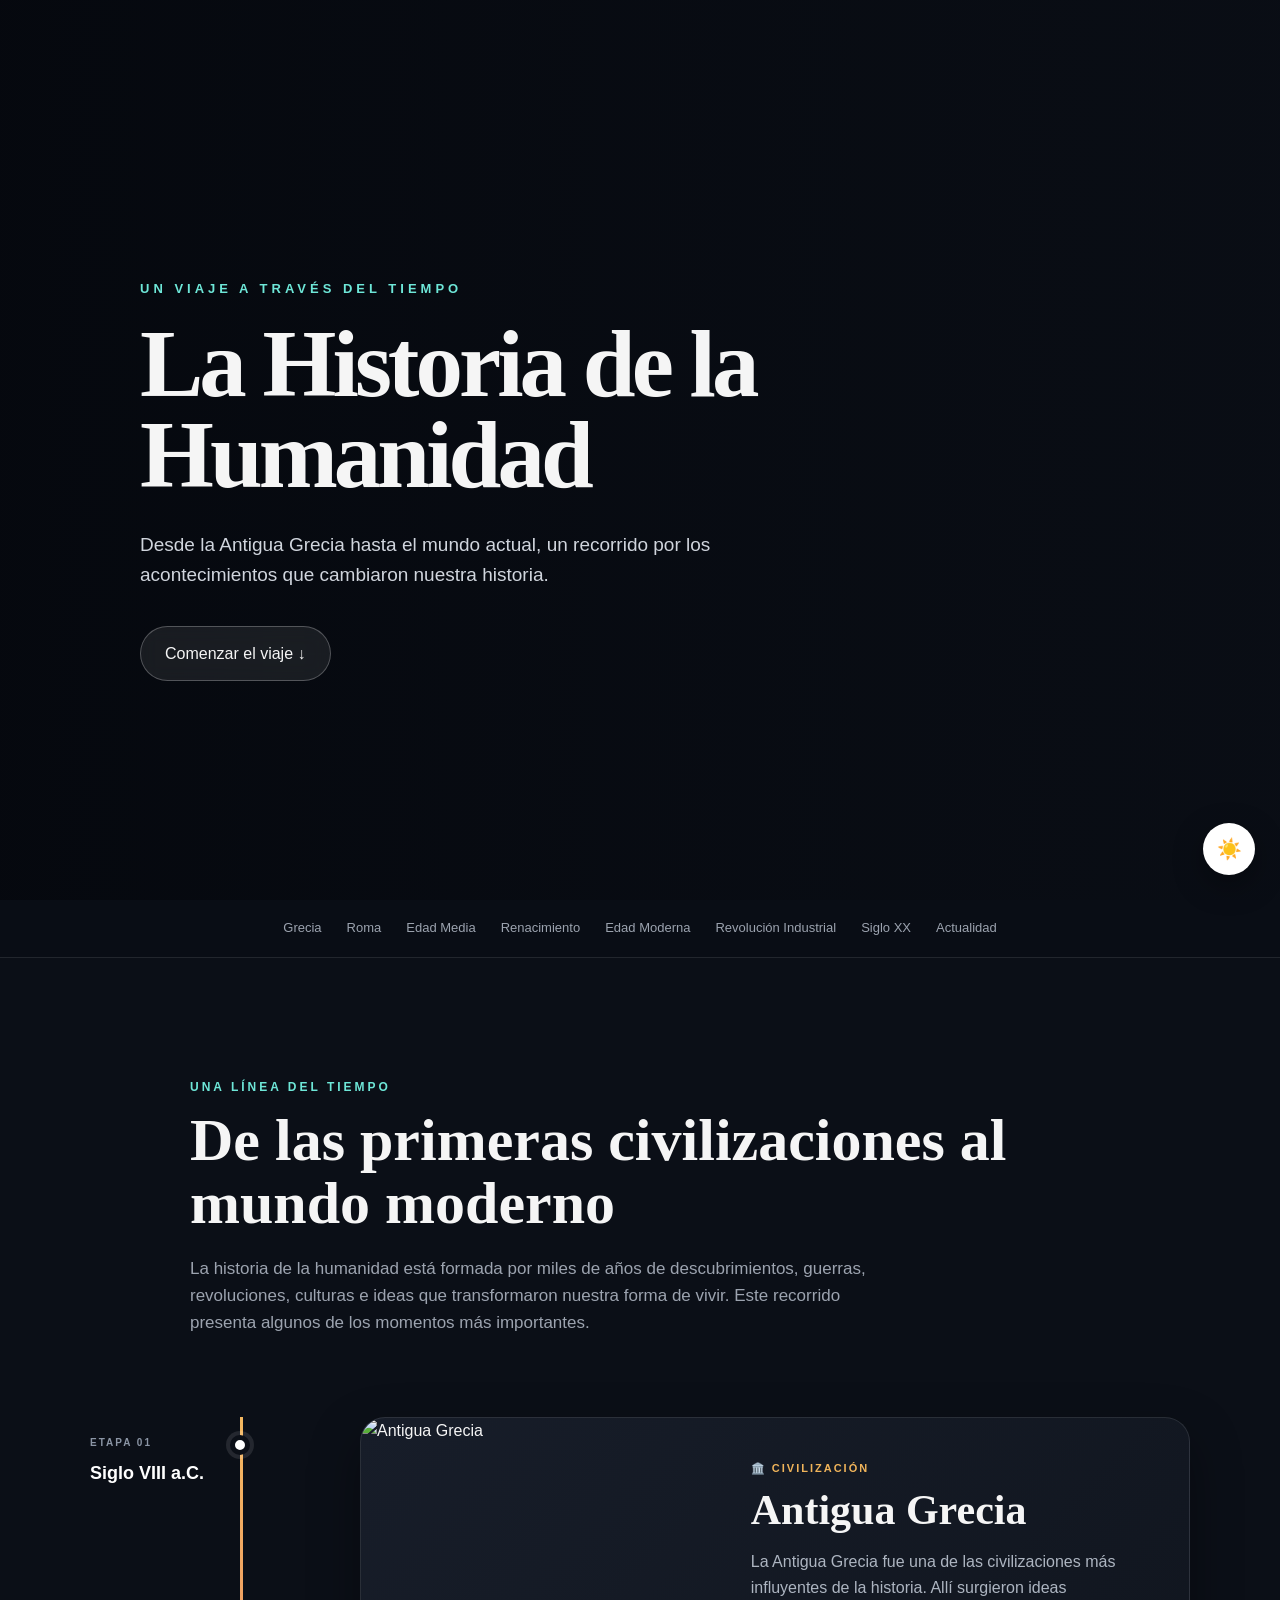
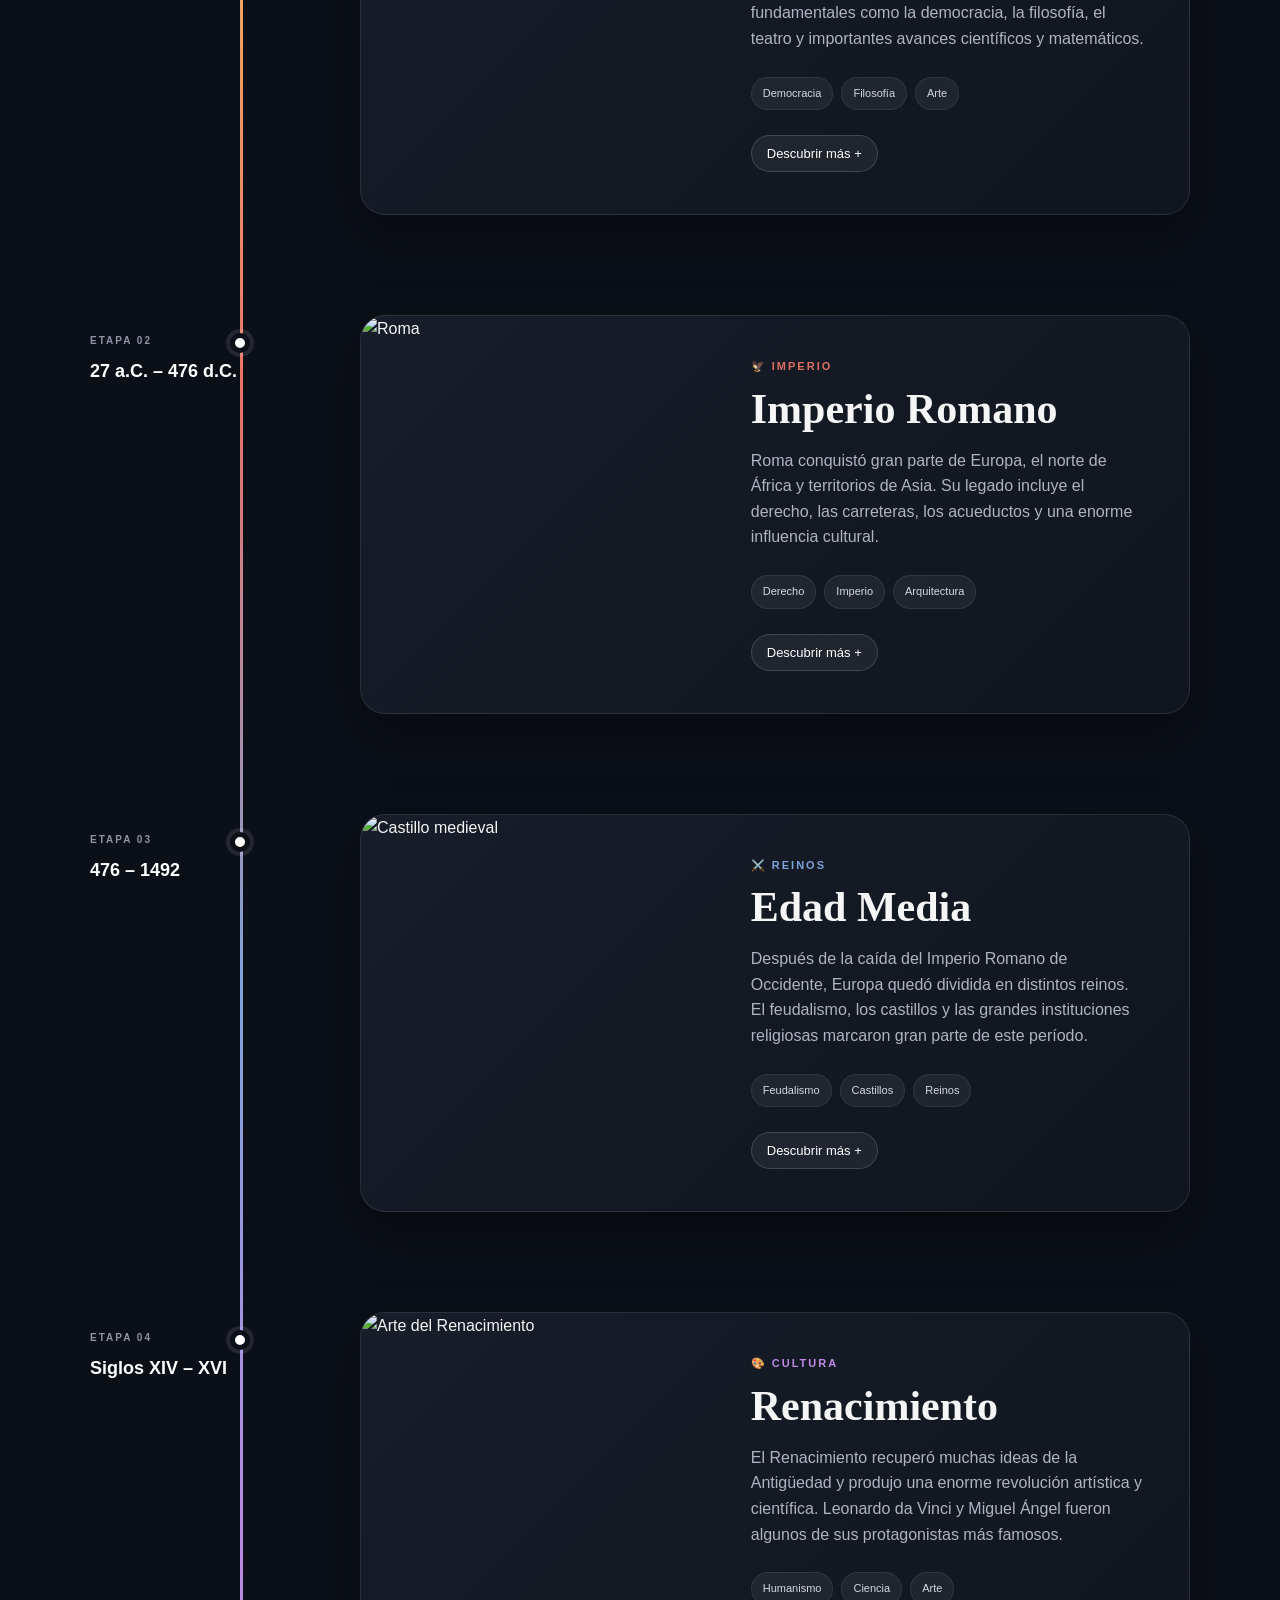
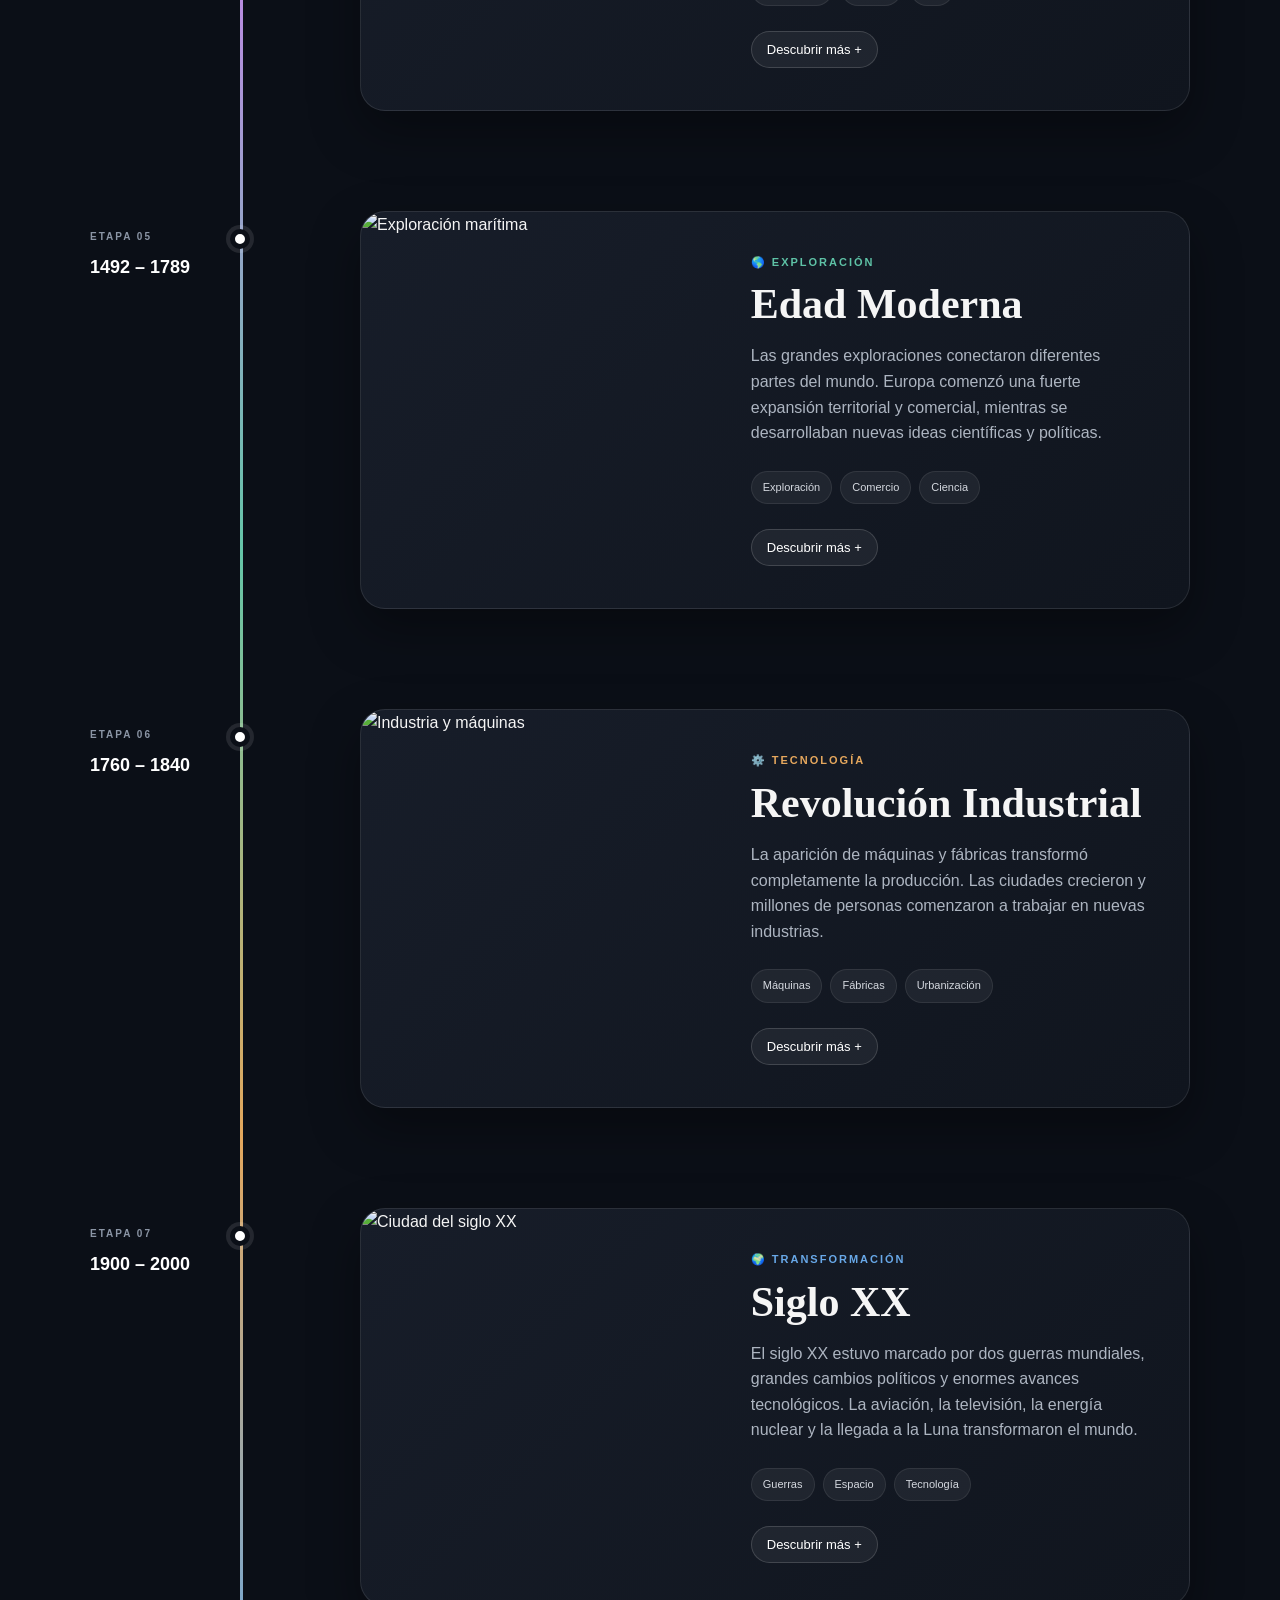
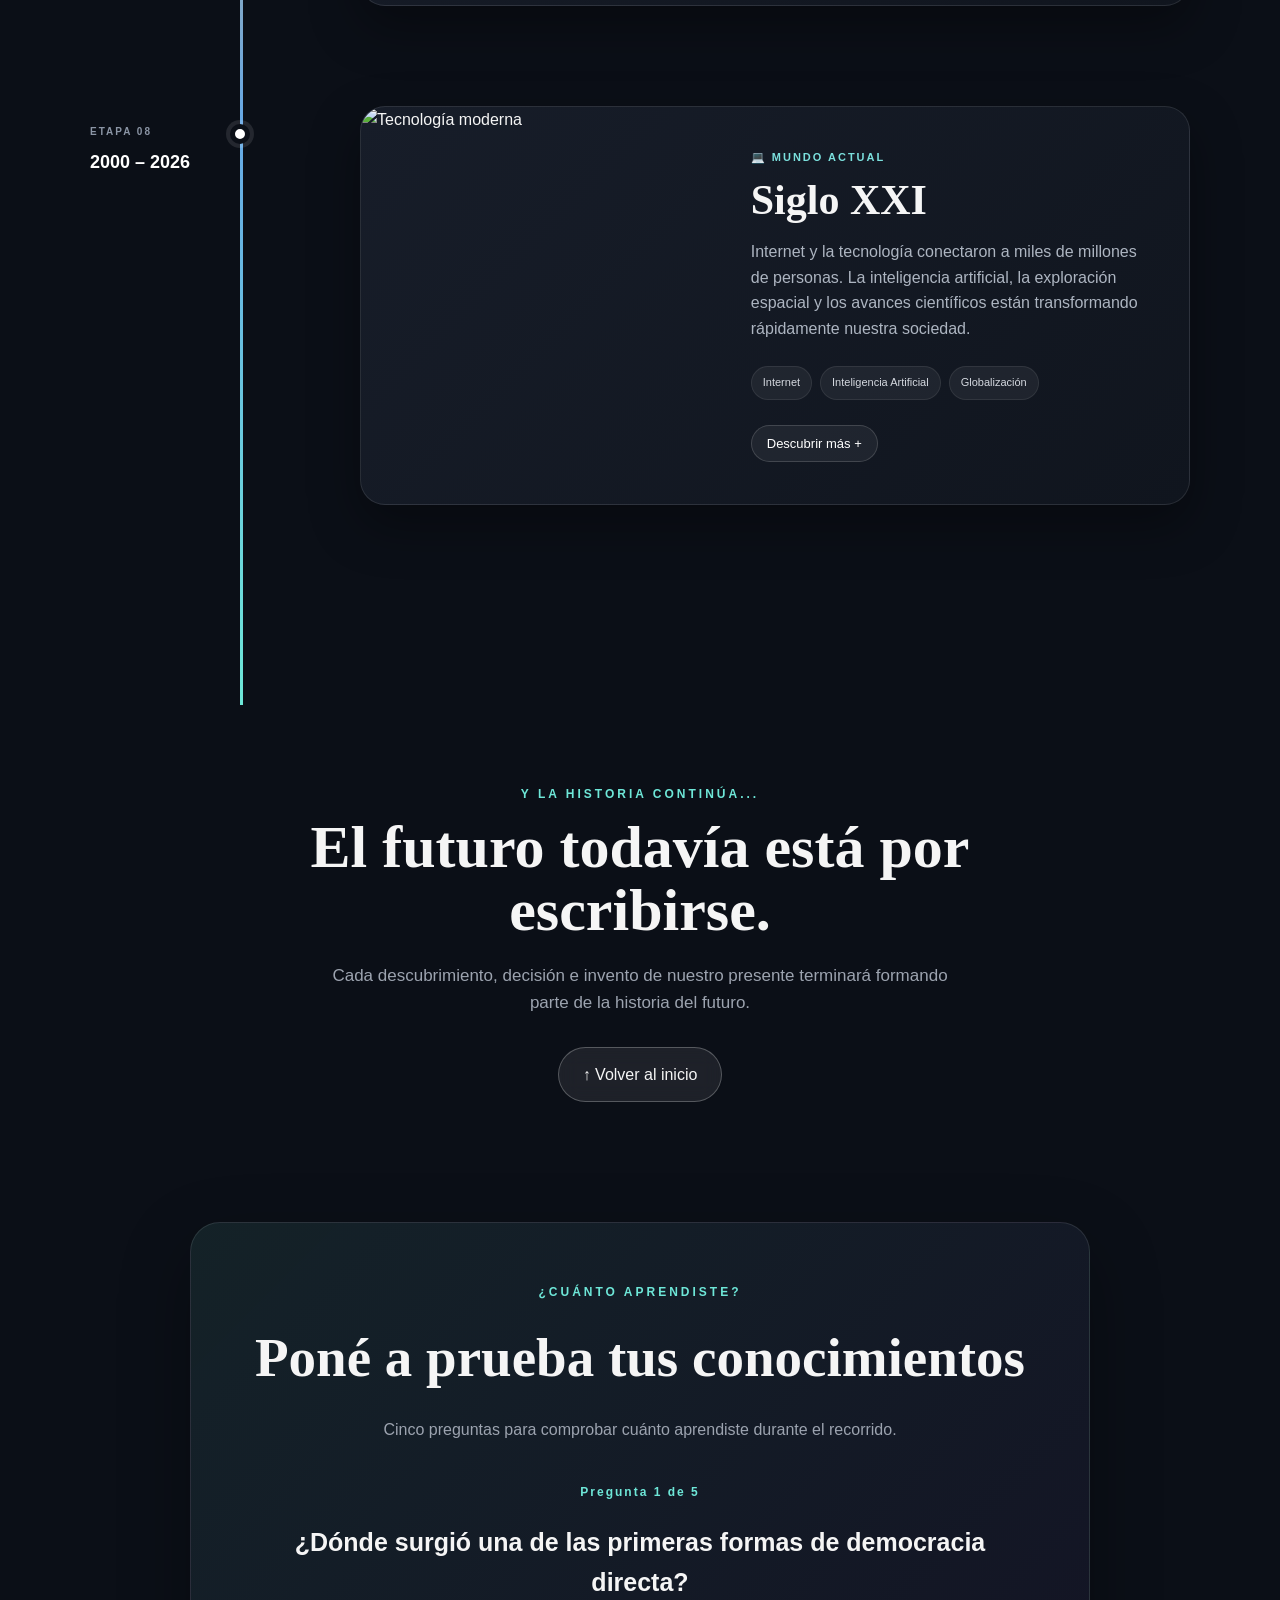
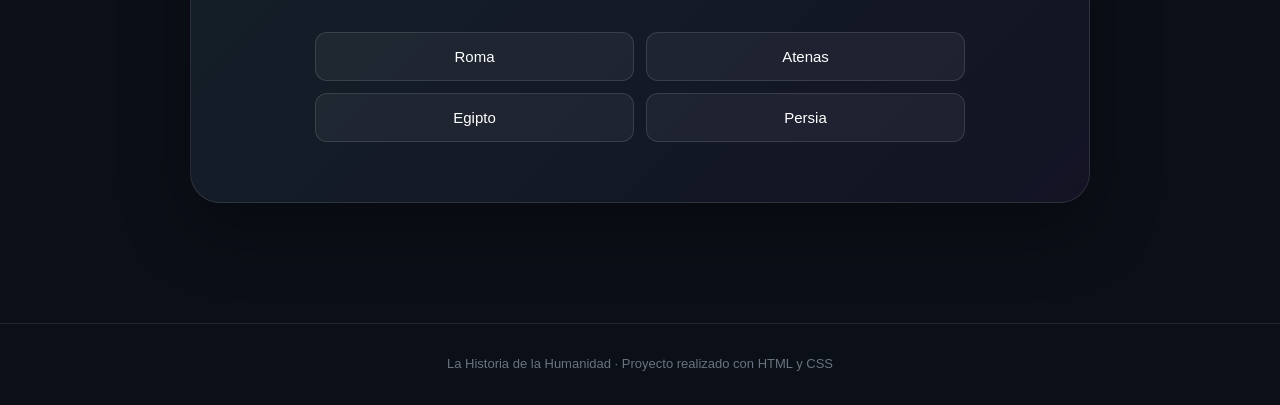
==== commit 5e532d6f: "arreglo mejora interactiva" ====
--- a/index.html
+++ b/index.html
@@ -418,12 +418,23 @@
     <h2>Poné a prueba tus conocimientos</h2>
 
     <p class="descripcion-quiz">
-        Respondé estas preguntas y descubrí cuánto sabés de historia.
+        Cinco preguntas para comprobar cuánto aprendiste durante el recorrido.
     </p>
 
     <div id="quiz">
 
-        <!-- JavaScript coloca las preguntas acá -->
+        <p class="numero-pregunta">Pregunta 1 de 5</p>
+
+        <h3 id="pregunta-texto">
+            ¿Dónde surgió la democracia?
+        </h3>
+
+        <div class="opciones">
+            <button class="opcion">Roma</button>
+            <button class="opcion">Grecia</button>
+            <button class="opcion">Egipto</button>
+            <button class="opcion">China</button>
+        </div>
 
     </div>
 
--- a/style.css
+++ b/style.css
@@ -730,7 +730,7 @@
 ========================================== */
 
 .periodo {
-    opacity: 0;
+    opacity: 1;
 
     transform: translateY(50px);
 
